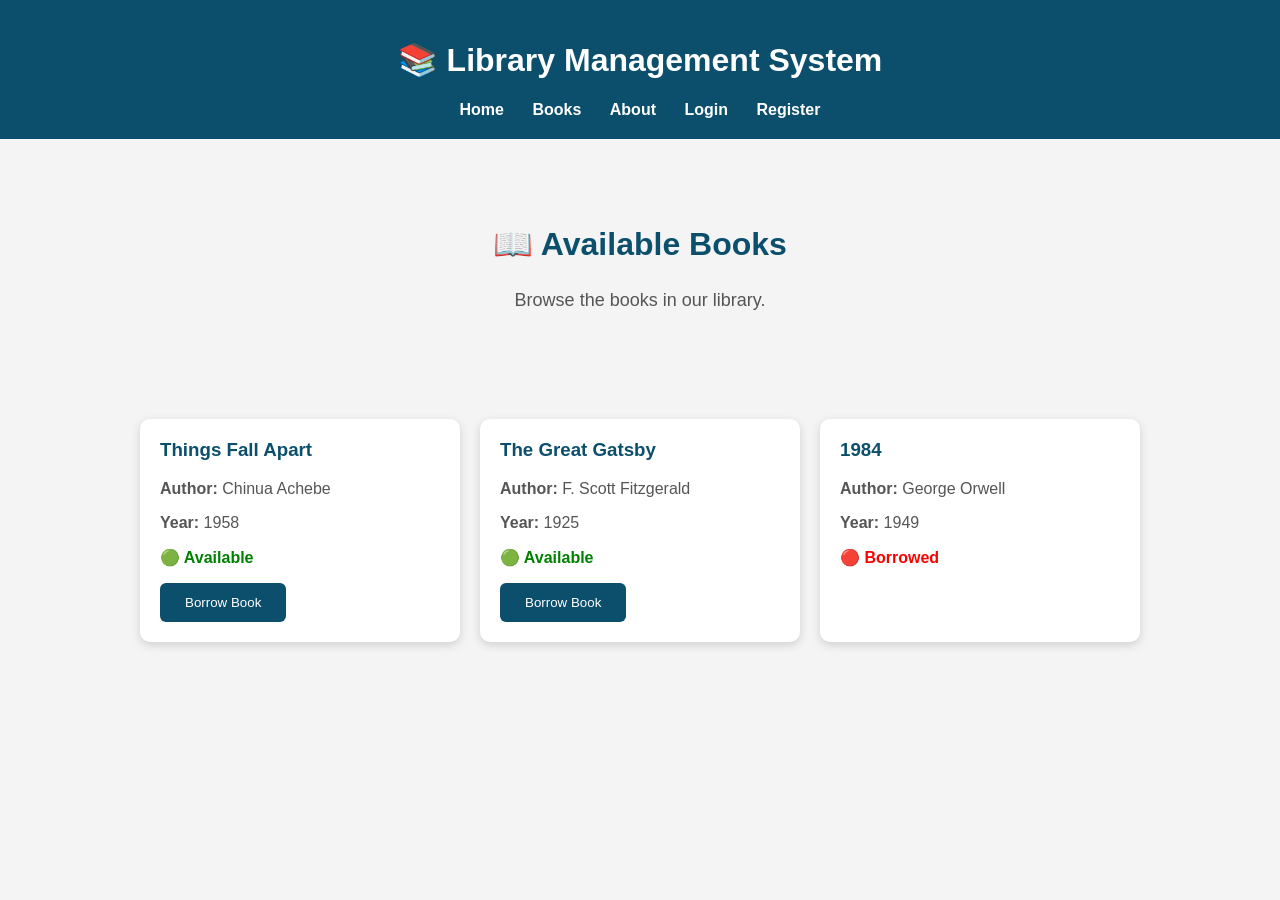
==== books.html @ 1258552e "Update books.html" ====
<!DOCTYPE html>
<html lang="en">
<head>
    <meta charset="UTF-8">
    <meta name="viewport" content="width=device-width, initial-scale=1.0">
    <title>Books - Library Management System</title>

    <link rel="stylesheet" href="css/style.css">
</head>

<body>

<header>
    <h1>📚 Library Management System</h1>

    <nav>
        <a href="index.html">Home</a>
        <a href="books.html">Books</a>
        <a href="#">About</a>
        <a href="#">Login</a>
        <a href="#">Register</a>
    </nav>
</header>

<section class="hero">
    <h2>📖 Available Books</h2>
    <p>Browse the books in our library.</p>
</section>

<section class="books">

    <div class="book-card">
        <h3>Things Fall Apart</h3>
        <p><strong>Author:</strong> Chinua Achebe</p>
        <p><strong>Year:</strong> 1958</p>
        <p id="things-status" class="available">🟢 Available</p>
<button onclick="borrowBook('Things Fall Apart', 'things-status')">Borrow Book</button>
    </div>

    <div class="book-card">
        <h3>The Great Gatsby</h3>
        <p><strong>Author:</strong> F. Scott Fitzgerald</p>
        <p><strong>Year:</strong> 1925</p>
        <p class="available">🟢 Available</p>
<button onclick="borrowBook('The Great Gatsby')">Borrow Book</button>
    </div>

    <div class="book-card">
        <h3>1984</h3>
        <p><strong>Author:</strong> George Orwell</p>
        <p><strong>Year:</strong> 1949</p>
        <p class="borrowed">🔴 Borrowed</p>
    </div>

</section>
<script src="script.js"></script>
</body>
</html>
---- css/style.css ----
body {
    margin: 0;
    font-family: Arial, sans-serif;
    background: #f4f4f4;
}

header {
    background: #0b4f6c;
    color: white;
    padding: 20px;
    text-align: center;
}

nav {
    margin-top: 15px;
}

nav a {
    color: white;
    text-decoration: none;
    margin: 0 12px;
    font-weight: bold;
}

.hero {
    text-align: center;
    padding: 60px 20px;
}

.hero h2 {
    color: #0b4f6c;
    font-size: 32px;
}

.hero p {
    color: #555;
    font-size: 18px;
}

input {
    width: 80%;
    max-width: 400px;
    padding: 12px;
    border: 1px solid #ccc;
    border-radius: 6px;
}

button {
    background: #0b4f6c;
    color: white;
    padding: 12px 25px;
    border: none;
    border-radius: 6px;
    cursor: pointer;
}

button:hover {
    background: #08384d;
}.books {
    display: flex;
    flex-wrap: wrap;
    justify-content: center;
    gap: 20px;
    padding: 30px 20px;
}

.book-card {
    background: white;
    width: 280px;
    padding: 20px;
    border-radius: 10px;
    box-shadow: 0 3px 10px rgba(0, 0, 0, 0.15);
}

.book-card h3 {
    color: #0b4f6c;
    margin-top: 0;
}

.book-card p {
    color: #555;
}

.available {
    color: green !important;
    font-weight: bold;
}

.borrowed {
    color: red !important;
    font-weight: bold;
}
.form-section {
    max-width: 500px;
    margin: 50px auto;
    padding: 30px 20px;
    background: white;
    border-radius: 10px;
    box-shadow: 0 3px 10px rgba(0, 0, 0, 0.15);
    text-align: center;
}

.form-section h2 {
    color: #0b4f6c;
    margin-bottom: 25px;
}

.form-section form {
    display: flex;
    flex-direction: column;
    text-align: left;
}

.form-section label {
    margin-top: 15px;
    margin-bottom: 5px;
    font-weight: bold;
}

.form-section input {
    width: auto;
    max-width: none;
    padding: 12px;
}

.form-section button {
    margin-top: 25px;
}
.dashboard {
    max-width: 1000px;
    margin: 40px auto;
    padding: 20px;
    text-align: center;
}

.dashboard h2 {
    color: #0b4f6c;
    margin-bottom: 30px;
}

.dashboard-cards {
    display: grid;
    grid-template-columns: repeat(2, 1fr);
    gap: 20px;
}

.dashboard-card {
    background: white;
    padding: 25px 15px;
    border-radius: 10px;
    box-shadow: 0 3px 10px rgba(0, 0, 0, 0.15);
}

.dashboard-card h3 {
    color: #0b4f6c;
}

.dashboard-card p {
    font-size: 24px;
    font-weight: bold;
    margin: 15px;
}

.dashboard-card a {
    text-decoration: none;
    display: inline-block;
    padding: 10px 15px;
    background: #0b4f6c;
    color: white;
    border-radius: 5px;
}
@media (max-width: 600px) {
    .dashboard-cards {
        grid-template-columns: 1fr;
    }
}
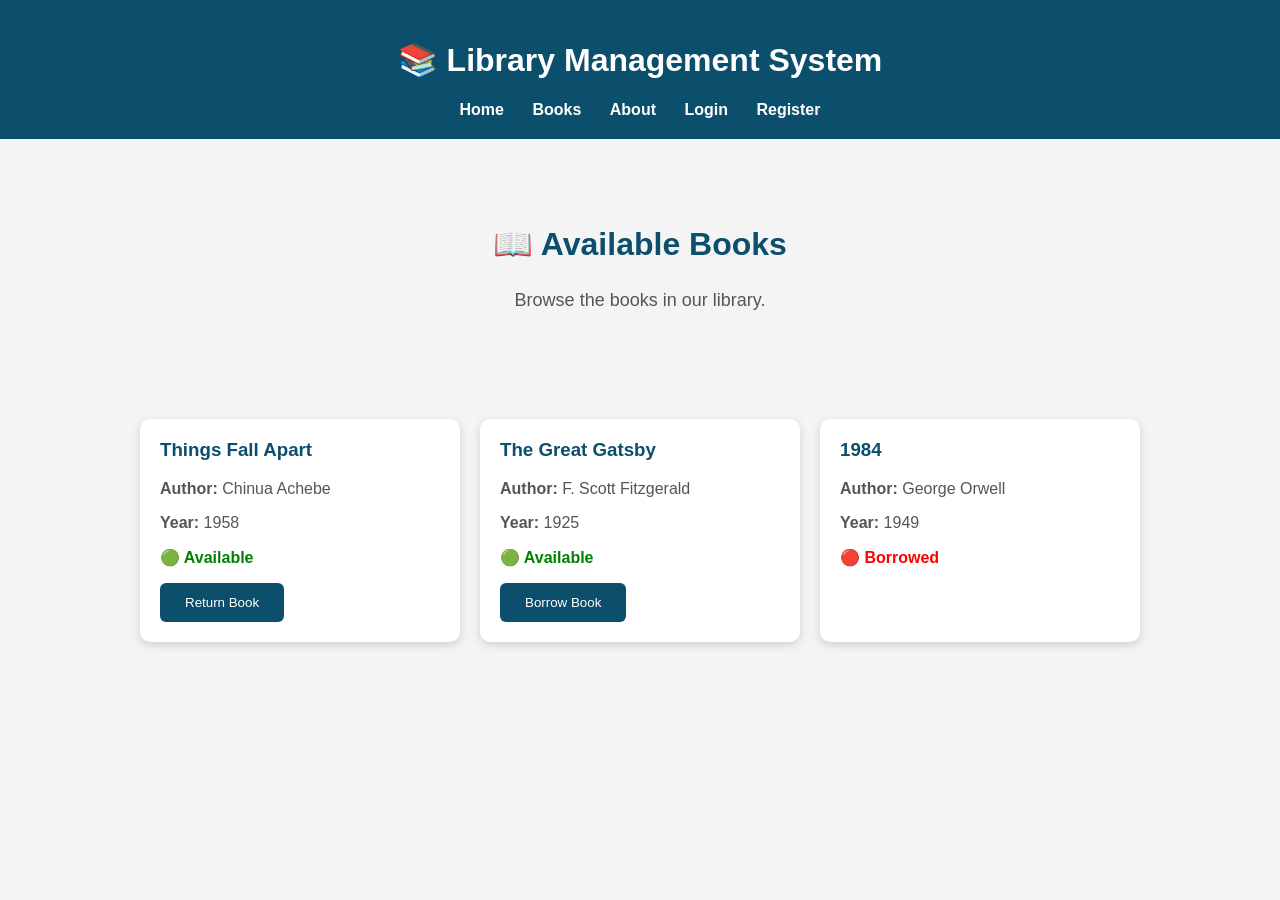
==== commit ed79fdc6: "Update books.html" ====
--- a/books.html
+++ b/books.html
@@ -34,15 +34,15 @@
         <p><strong>Author:</strong> Chinua Achebe</p>
         <p><strong>Year:</strong> 1958</p>
         <p id="things-status" class="available">🟢 Available</p>
-<button onclick="borrowBook('Things Fall Apart', 'things-status')">Borrow Book</button>
+<button id="things-button" onclick="returnBook('Things Fall Apart', 'things-status', 'things-button')">Return Book</button>
     </div>
 
     <div class="book-card">
         <h3>The Great Gatsby</h3>
         <p><strong>Author:</strong> F. Scott Fitzgerald</p>
         <p><strong>Year:</strong> 1925</p>
-        <p class="available">🟢 Available</p>
-<button onclick="borrowBook('The Great Gatsby')">Borrow Book</button>
+        <p id="gatsby-status" class="available">🟢 Available</p>
+<button id="gatsby-button" onclick="borrowBook('The Great Gatsby', 'gatsby-status', 'gatsby-button')">Borrow Book</button>
     </div>
 
     <div class="book-card">
@@ -53,6 +53,6 @@
     </div>
 
 </section>
-<script src="script.js"></script>
+<script src="script.js?v=3"></script>
 </body>
 </html>
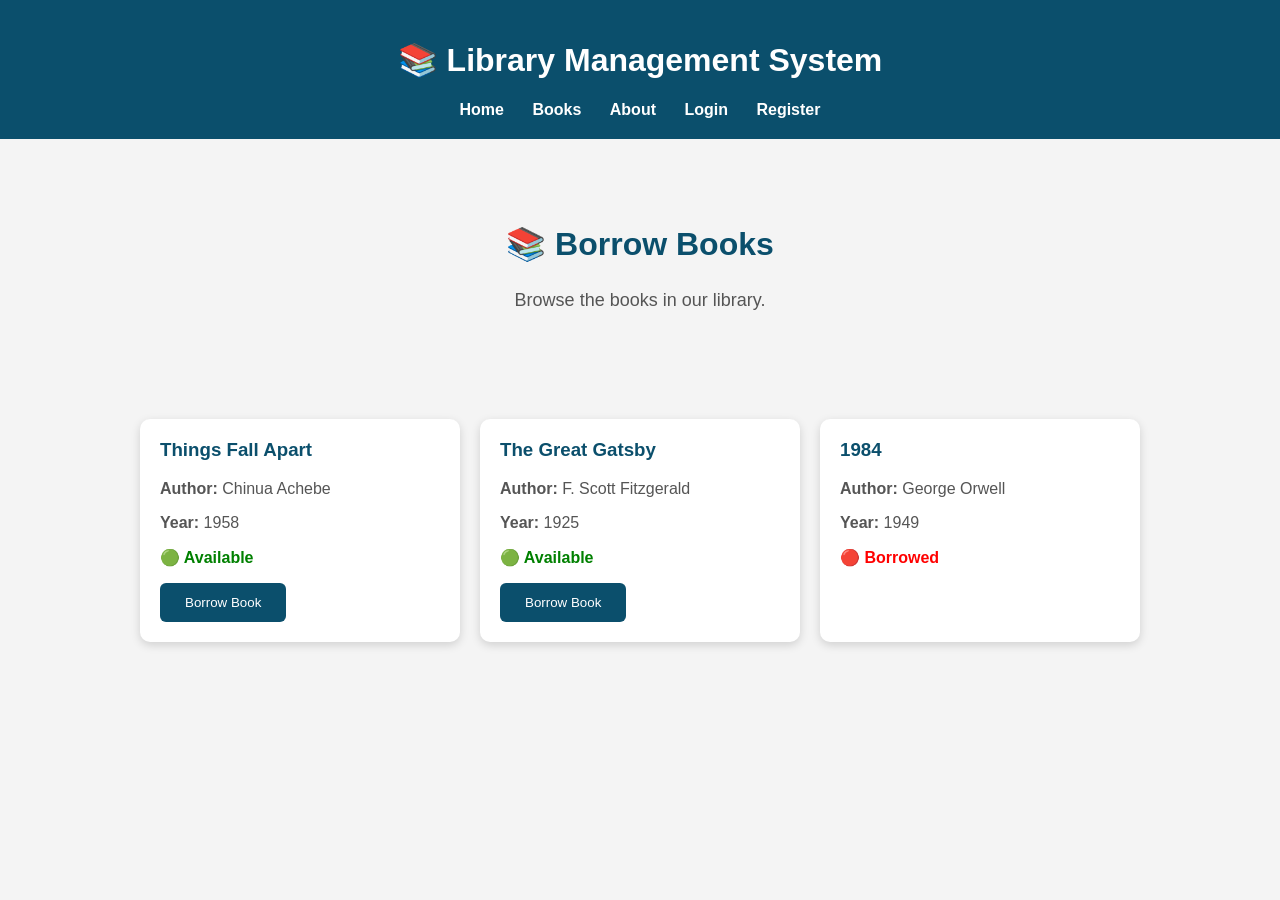
==== commit a074f4aa: "Update books.html" ====
--- a/books.html
+++ b/books.html
@@ -23,7 +23,7 @@
 </header>
 
 <section class="hero">
-    <h2>📖 Available Books</h2>
+    <h2>📚 Borrow Books</h2>
     <p>Browse the books in our library.</p>
 </section>
 
@@ -53,6 +53,6 @@
     </div>
 
 </section>
-<script src="script.js?v=3"></script>
+<script src="script.js?v=5"></script>
 </body>
 </html>
